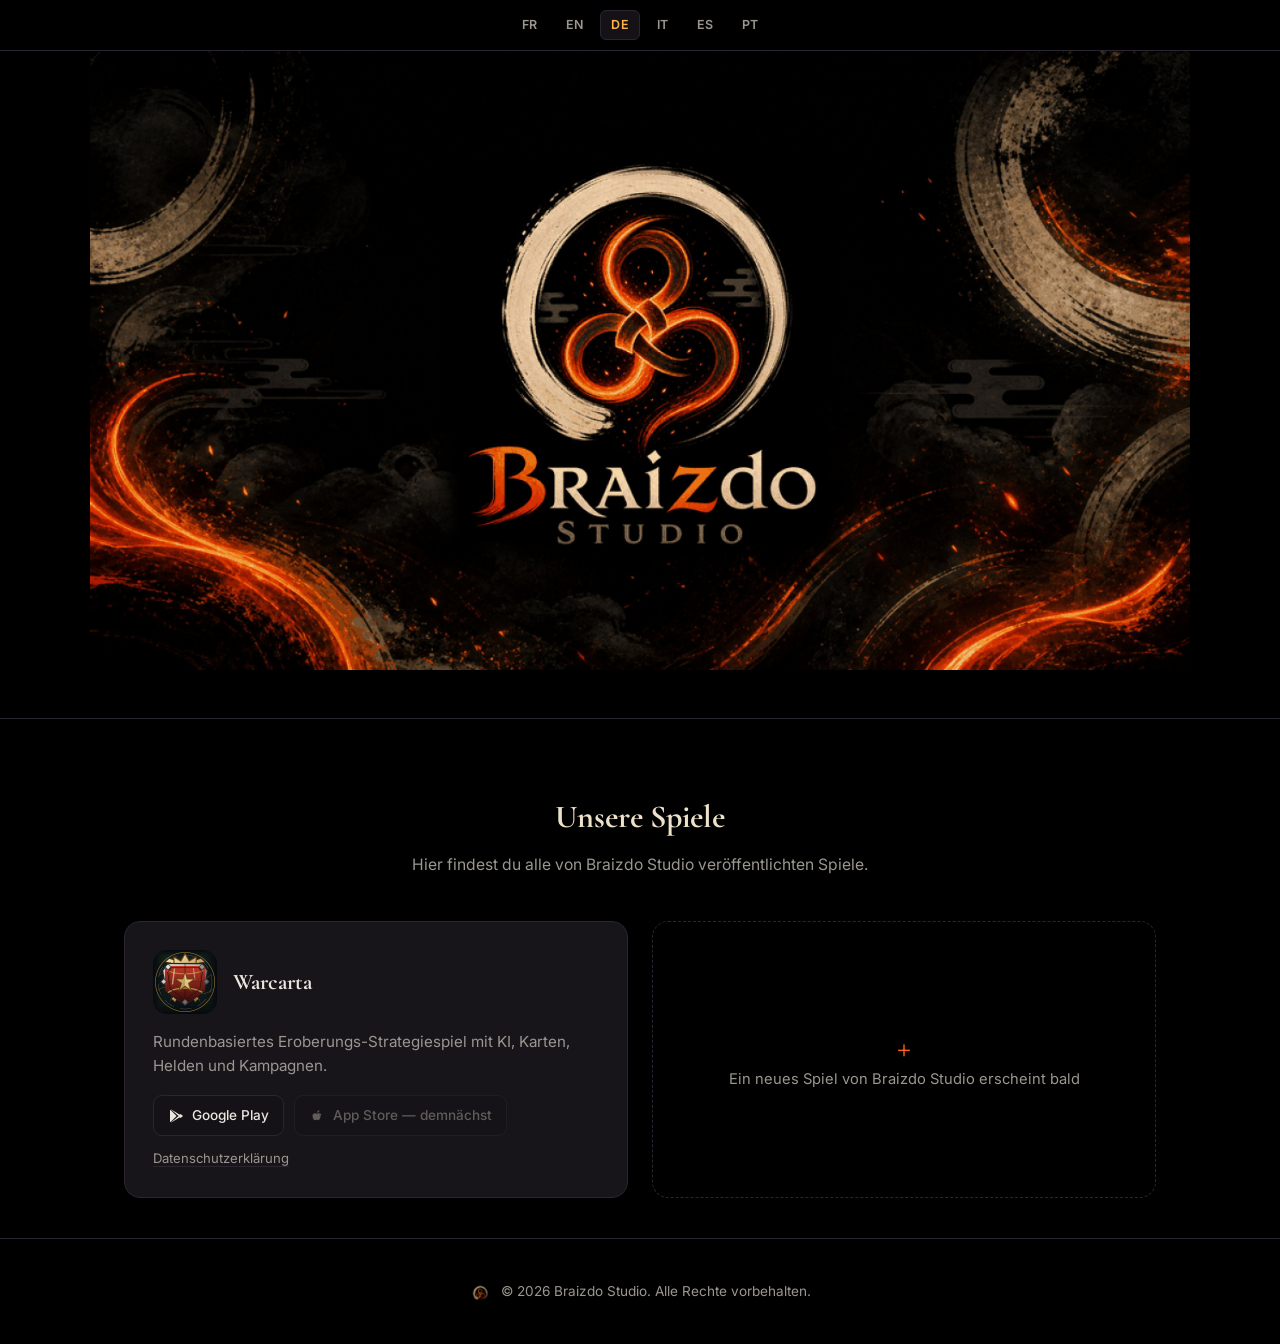
==== de/index.html @ e5112ed6 "Add multilingual site (fr/en/de/it/es/pt) and per-game privacy policy pages Migrates the Warcarta pr" ====
<!DOCTYPE html>
<html lang="de">
<head>
<meta charset="UTF-8">
<meta name="viewport" content="width=device-width, initial-scale=1.0">
<title>Braizdo Studio — Mobile-Spielestudio</title>
<meta name="description" content="Braizdo Studio entwickelt Mobile-Spiele. Entdecke unsere Spiele für Google Play und den App Store.">
<link rel="canonical" href="https://braizdostudio-prog.github.io/de/">
<meta property="og:title" content="Braizdo Studio">
<meta property="og:description" content="Unabhängiges Mobile-Spielestudio.">
<meta property="og:image" content="https://braizdostudio-prog.github.io/assets/hero-banner.jpg">
<meta property="og:url" content="https://braizdostudio-prog.github.io/de/">
<link rel="icon" type="image/png" href="../assets/mark-180.png">
<link rel="apple-touch-icon" href="../assets/mark-180.png">
<link rel="alternate" hreflang="fr" href="https://braizdostudio-prog.github.io/fr/">
<link rel="alternate" hreflang="en" href="https://braizdostudio-prog.github.io/en/">
<link rel="alternate" hreflang="de" href="https://braizdostudio-prog.github.io/de/">
<link rel="alternate" hreflang="it" href="https://braizdostudio-prog.github.io/it/">
<link rel="alternate" hreflang="es" href="https://braizdostudio-prog.github.io/es/">
<link rel="alternate" hreflang="pt" href="https://braizdostudio-prog.github.io/pt/">
<link rel="alternate" hreflang="x-default" href="https://braizdostudio-prog.github.io/en/">
<link rel="preconnect" href="https://fonts.googleapis.com">
<link rel="preconnect" href="https://fonts.gstatic.com" crossorigin>
<link href="https://fonts.googleapis.com/css2?family=Cormorant+Garamond:wght@600;700&family=Inter:wght@400;500;600&display=swap" rel="stylesheet">
<link rel="stylesheet" href="../assets/css/main.css">
</head>
<body>

<div class="topbar">
  <nav class="lang-switch" aria-label="Sprache">
    <a href="../fr/">FR</a>
    <a href="../en/">EN</a>
    <a href="./" aria-current="page">DE</a>
    <a href="../it/">IT</a>
    <a href="../es/">ES</a>
    <a href="../pt/">PT</a>
  </nav>
</div>

<header class="hero">
  <h1 class="sr-only">Braizdo Studio</h1>
  <img class="hero-banner" src="../assets/hero-banner.jpg" alt="Braizdo Studio">
</header>

<main>
  <div class="wrap">
    <section id="spiele">
      <div class="section-head">
        <h2>Unsere Spiele</h2>
        <p>Hier findest du alle von Braizdo Studio veröffentlichten Spiele.</p>
      </div>

      <div class="games-grid">

        <article class="game-card">
          <div class="game-card-top">
            <img class="game-icon" src="../assets/games/warcarta-icon.png" alt="Warcarta Spielsymbol">
            <h3 class="game-title">Warcarta</h3>
          </div>
          <p class="game-desc">Rundenbasiertes Eroberungs-Strategiespiel mit KI, Karten, Helden und Kampagnen.</p>
          <div class="game-links">
            <div class="store-links">
              <a class="store-btn active" href="https://play.google.com/store/apps/details?id=com.warcarta.mobile" target="_blank" rel="noopener">
                <svg viewBox="0 0 24 24" fill="currentColor"><path d="M3.6 2.6c-.4.3-.6.8-.6 1.4v16c0 .6.2 1.1.6 1.4l9.3-9.4-9.3-9.4Z"/><path d="M15.9 12l2.5-1.4L5.5 2.7c-.3-.2-.6-.3-.9-.3l11.3 9.6Z"/><path d="M18.4 13.4L15.9 12l-11.3 9.6c.3.1.6 0 .9-.2l12.9-8Z"/><path d="M21.4 10.7l-3-1.7-2.7 3 2.7 3 3-1.7c.8-.5.8-2.1 0-2.6Z"/></svg>
                Google Play
              </a>
              <span class="store-btn disabled">
                <svg viewBox="0 0 24 24" fill="currentColor"><path d="M17.6 12.3c0-1.8 1-2.7 1-2.7s-1.4-1.9-3.4-1.9c-1.6 0-2.4.9-3.2.9-.8 0-1.5-.9-3-.9-1.8 0-3.7 1.4-3.7 4.2 0 2.6 1.9 6.5 3.6 6.5.9 0 1.3-.6 2.4-.6 1.1 0 1.4.6 2.4.6 1.6 0 3.6-4 3.6-6.1-1.4-.6-1.7-1.9-1.7-2.9v-.1Z"/><path d="M14.7 5.9c.6-.7 1-1.6.9-2.6-.9.1-1.9.6-2.5 1.3-.5.6-1 1.6-.9 2.5 1-.1 1.9-.6 2.5-1.2Z"/></svg>
                App Store — demnächst
              </span>
            </div>
            <a class="privacy-link" href="privacy/warcarta.html">Datenschutzerklärung</a>
          </div>
        </article>

        <article class="game-card placeholder">
          <div>
            <div class="plus">+</div>
            <p>Ein neues Spiel von Braizdo Studio erscheint bald</p>
          </div>
        </article>

      </div>
    </section>
  </div>
</main>

<footer>
  <div class="wrap">
    <div class="footer-top">
      <img class="footer-mark" src="../assets/mark-96.png" alt="">
      <p>&copy; 2026 Braizdo Studio. Alle Rechte vorbehalten.</p>
    </div>
  </div>
</footer>

</body>
</html>
---- assets/css/main.css ----
:root {
  --bg: #000000;
  --bg-soft: #141216;
  --card: #17151a;
  --card-border: #2a2530;
  --cream: #ede1c9;
  --cream-dim: #b9ae98;
  --flame-1: #c81e0a;
  --flame-2: #ff5c1a;
  --flame-3: #ffb648;
  --text: #eae6de;
  --text-dim: #9b968f;
}

* { box-sizing: border-box; }

html { scroll-behavior: smooth; }

body {
  margin: 0;
  background: var(--bg);
  color: var(--text);
  font-family: 'Inter', system-ui, sans-serif;
  line-height: 1.6;
}

a { color: inherit; }

.wrap {
  max-width: 1080px;
  margin: 0 auto;
  padding: 0 24px;
}

/* ---- Header / Hero ---- */

.sr-only {
  position: absolute;
  width: 1px;
  height: 1px;
  overflow: hidden;
  clip: rect(0, 0, 0, 0);
  white-space: nowrap;
}

/* ---- Language switcher ---- */

.topbar {
  background: var(--bg);
  border-bottom: 1px solid var(--card-border);
  padding: 10px 0;
}

.lang-switch {
  display: flex;
  justify-content: center;
  gap: 6px;
  flex-wrap: wrap;
}

.lang-switch a {
  display: inline-block;
  padding: 4px 10px;
  border-radius: 6px;
  font-size: 0.78rem;
  font-weight: 600;
  letter-spacing: 0.03em;
  text-decoration: none;
  color: var(--text-dim);
  border: 1px solid transparent;
  transition: border-color 0.2s ease, color 0.2s ease;
}

.lang-switch a:hover {
  color: var(--cream);
  border-color: var(--card-border);
}

.lang-switch a[aria-current="page"] {
  color: var(--flame-3);
  border-color: var(--card-border);
  background: var(--bg-soft);
}

header.hero {
  position: relative;
  text-align: center;
  background: var(--bg);
  border-bottom: 1px solid var(--card-border);
  padding-bottom: 48px;
}

.hero-banner {
  display: block;
  width: 100%;
  max-width: 1100px;
  margin: 0 auto;
  height: auto;
}

/* ---- Sections ---- */

main { padding: 72px 0 40px; }

.section-head {
  text-align: center;
  margin-bottom: 44px;
}

.section-head h2 {
  font-family: 'Cormorant Garamond', serif;
  font-size: 2rem;
  color: var(--cream);
  margin: 0 0 10px;
}

.section-head p {
  color: var(--text-dim);
  margin: 0;
  font-size: 0.98rem;
}

/* ---- Games grid ---- */

.games-grid {
  display: grid;
  grid-template-columns: repeat(auto-fit, minmax(280px, 1fr));
  gap: 24px;
}

.game-card {
  background: var(--card);
  border: 1px solid var(--card-border);
  border-radius: 16px;
  padding: 28px;
  display: flex;
  flex-direction: column;
  gap: 16px;
  transition: border-color 0.2s ease, transform 0.2s ease;
}

.game-card:hover {
  border-color: #443b2e;
  transform: translateY(-2px);
}

.game-card-top {
  display: flex;
  align-items: center;
  gap: 16px;
}

.game-icon {
  width: 64px;
  height: 64px;
  border-radius: 14px;
  flex-shrink: 0;
  object-fit: cover;
}

.game-title {
  font-family: 'Cormorant Garamond', serif;
  font-size: 1.4rem;
  font-weight: 700;
  color: var(--text);
  margin: 0;
}

.game-desc {
  color: var(--text-dim);
  font-size: 0.95rem;
  margin: 0;
  flex-grow: 1;
}

.store-links {
  display: flex;
  gap: 10px;
  flex-wrap: wrap;
}

.store-btn {
  display: inline-flex;
  align-items: center;
  gap: 8px;
  padding: 9px 14px;
  border-radius: 9px;
  font-size: 0.85rem;
  font-weight: 500;
  text-decoration: none;
  border: 1px solid var(--card-border);
  color: var(--text);
  background: var(--bg-soft);
  transition: border-color 0.2s ease, color 0.2s ease;
}

.store-btn svg { width: 16px; height: 16px; flex-shrink: 0; }

.store-btn.active:hover {
  border-color: var(--flame-2);
  color: var(--cream);
}

.store-btn.disabled {
  color: var(--text-dim);
  opacity: 0.55;
  cursor: default;
  pointer-events: none;
}

/* ---- Privacy policy link ---- */

.game-links {
  display: flex;
  align-items: center;
  justify-content: space-between;
  gap: 12px;
  flex-wrap: wrap;
}

.privacy-link {
  font-size: 0.82rem;
  color: var(--text-dim);
  text-decoration: underline;
  text-decoration-color: var(--card-border);
  text-underline-offset: 3px;
}

.privacy-link:hover {
  color: var(--flame-3);
  text-decoration-color: var(--flame-3);
}

/* ---- Coming soon placeholder card ---- */

.game-card.placeholder {
  background: transparent;
  border: 1.5px dashed var(--card-border);
  align-items: center;
  justify-content: center;
  text-align: center;
  color: var(--text-dim);
  min-height: 200px;
}

.game-card.placeholder .plus {
  font-family: 'Cormorant Garamond', serif;
  font-size: 2.2rem;
  color: var(--flame-2);
  line-height: 1;
  margin-bottom: 4px;
}

.game-card.placeholder p {
  margin: 0;
  font-size: 0.92rem;
}

/* ---- Footer ---- */

footer {
  border-top: 1px solid var(--card-border);
  padding: 28px 0;
  text-align: center;
  color: var(--text-dim);
  font-size: 0.85rem;
}

footer .wrap {
  display: flex;
  flex-direction: column;
  align-items: center;
  justify-content: center;
  gap: 10px;
}

footer .footer-top {
  display: flex;
  align-items: center;
  justify-content: center;
  gap: 10px;
}

.footer-mark {
  width: 22px;
  height: 22px;
  border-radius: 50%;
  opacity: 0.85;
}
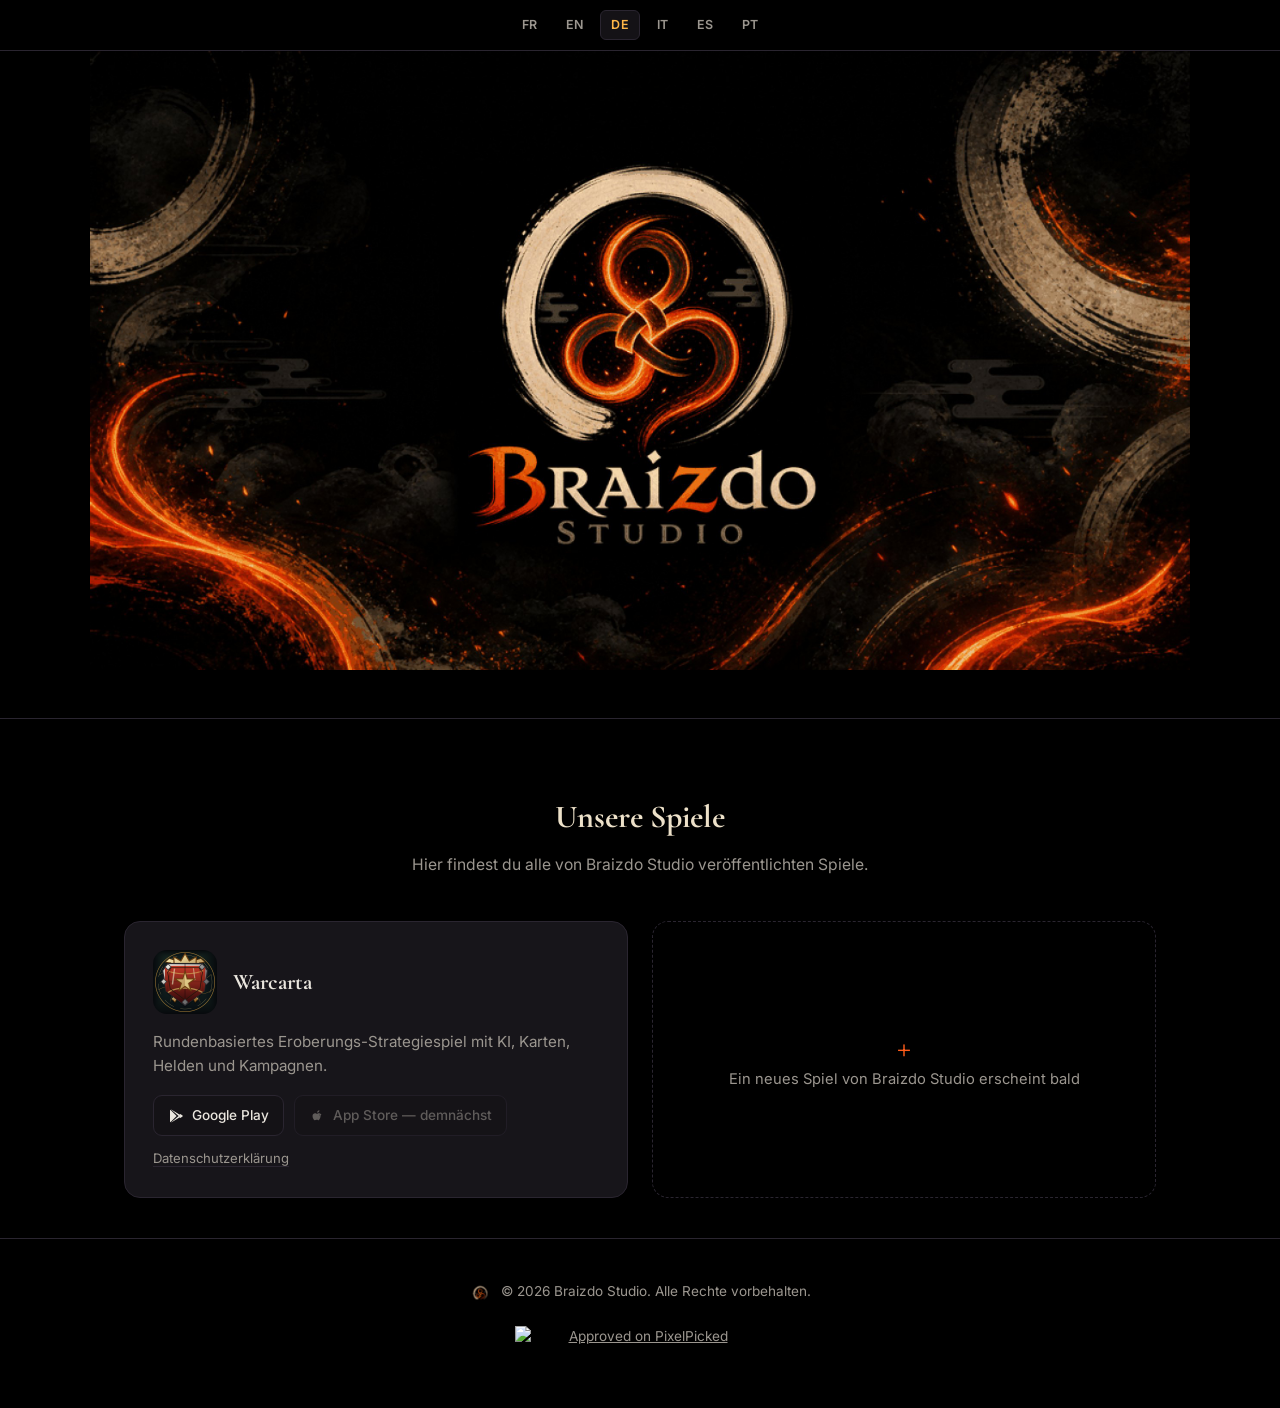
==== commit 7109bba4: "Add PixelPicked badge to homepage footers Co-Authored-By: Claude Sonnet 5 <noreply@anthropic.com>" ====
--- a/de/index.html
+++ b/de/index.html
@@ -91,6 +91,11 @@
       <img class="footer-mark" src="../assets/mark-96.png" alt="">
       <p>&copy; 2026 Braizdo Studio. Alle Rechte vorbehalten.</p>
     </div>
+    <div class="footer-badges">
+      <a href="https://pixelpicked.com/game/5wxuFmDjP3j/warcarta/" target="_blank" rel="noopener">
+        <img src="https://api.pixelpicked.com/api/badges/5wxuFmDjP3j/live.png?theme=dark" width="250" height="54" alt="Approved on PixelPicked" />
+      </a>
+    </div>
   </div>
 </footer>
 
--- a/assets/css/main.css
+++ b/assets/css/main.css
@@ -287,3 +287,17 @@
   border-radius: 50%;
   opacity: 0.85;
 }
+
+.footer-badges {
+  display: flex;
+  align-items: center;
+  justify-content: center;
+  flex-wrap: wrap;
+  gap: 10px;
+}
+
+.footer-badges img {
+  display: block;
+  height: 54px;
+  width: auto;
+}
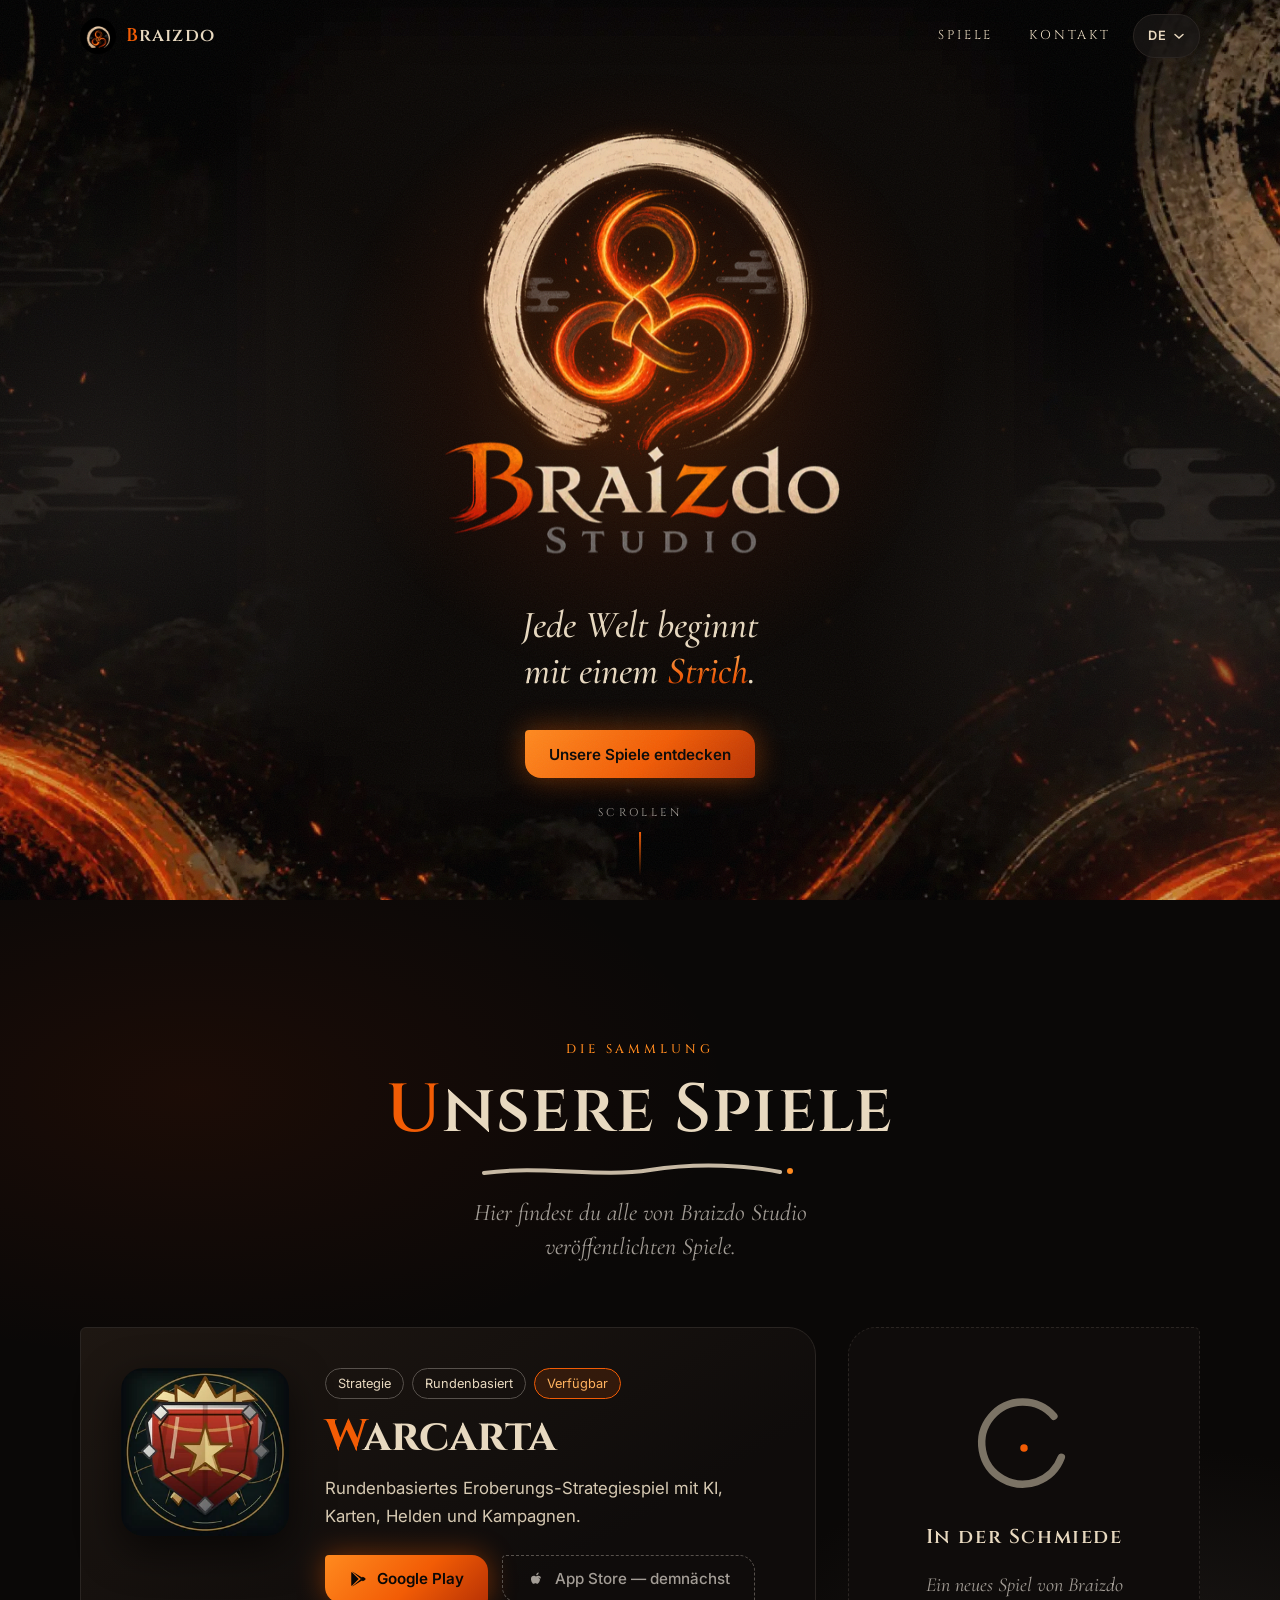
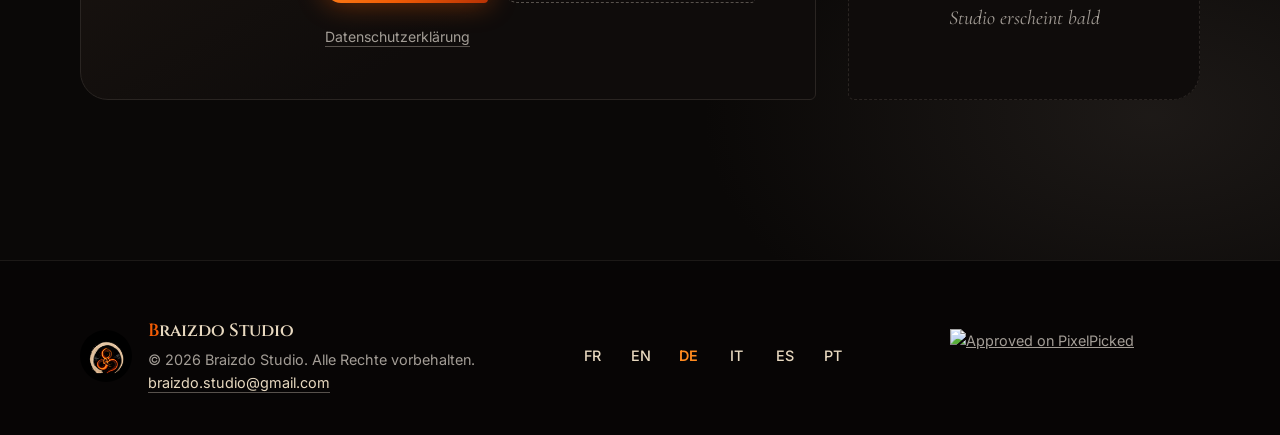
==== commit 0a1f6d79: "feat: redesign site with Ink & Ember visual identity - Animated hero: enso brush reveal, knot igniti" ====
--- a/de/index.html
+++ b/de/index.html
@@ -5,6 +5,7 @@
 <meta name="viewport" content="width=device-width, initial-scale=1.0">
 <title>Braizdo Studio — Mobile-Spielestudio</title>
 <meta name="description" content="Braizdo Studio entwickelt Mobile-Spiele. Entdecke unsere Spiele für Google Play und den App Store.">
+<meta name="theme-color" content="#0A0807">
 <link rel="canonical" href="https://braizdostudio-prog.github.io/de/">
 <meta property="og:title" content="Braizdo Studio">
 <meta property="og:description" content="Unabhängiges Mobile-Spielestudio.">
@@ -19,85 +20,144 @@
 <link rel="alternate" hreflang="es" href="https://braizdostudio-prog.github.io/es/">
 <link rel="alternate" hreflang="pt" href="https://braizdostudio-prog.github.io/pt/">
 <link rel="alternate" hreflang="x-default" href="https://braizdostudio-prog.github.io/en/">
+<script>try{var d=document.documentElement;if(sessionStorage.getItem('bz-intro'))d.style.setProperty('--intro','0.3');sessionStorage.setItem('bz-intro','1')}catch(e){}</script>
 <link rel="preconnect" href="https://fonts.googleapis.com">
 <link rel="preconnect" href="https://fonts.gstatic.com" crossorigin>
-<link href="https://fonts.googleapis.com/css2?family=Cormorant+Garamond:wght@600;700&family=Inter:wght@400;500;600&display=swap" rel="stylesheet">
+<link href="https://fonts.googleapis.com/css2?family=Cinzel:wght@500;600;700&family=Cormorant+Garamond:ital,wght@1,500&family=Inter:wght@400;500;600&display=swap" rel="stylesheet">
 <link rel="stylesheet" href="../assets/css/main.css">
 </head>
 <body>
 
-<div class="topbar">
-  <nav class="lang-switch" aria-label="Sprache">
-    <a href="../fr/">FR</a>
-    <a href="../en/">EN</a>
-    <a href="./" aria-current="page">DE</a>
-    <a href="../it/">IT</a>
-    <a href="../es/">ES</a>
-    <a href="../pt/">PT</a>
-  </nav>
-</div>
+<a class="skip-link" href="#main">Zum Inhalt springen</a>
 
-<header class="hero">
-  <h1 class="sr-only">Braizdo Studio</h1>
-  <img class="hero-banner" src="../assets/hero-banner.jpg" alt="Braizdo Studio">
+<header class="site-header">
+  <div class="wrap header-inner">
+    <a class="brand" href="./">
+      <img src="../assets/mark-96.png" width="36" height="36" alt="">
+      <span><b>B</b>raizdo</span>
+    </a>
+    <nav class="site-nav" aria-label="Hauptnavigation">
+      <a class="nav-link" href="#games">Spiele</a>
+      <a class="nav-link" href="mailto:braizdo.studio@gmail.com">Kontakt</a>
+      <details class="lang">
+        <summary><span class="sr-only">Sprache : </span>DE <svg viewBox="0 0 12 12" aria-hidden="true"><path d="M2 4.5 6 8l4-3.5" stroke="currentColor" stroke-width="1.5" fill="none" stroke-linecap="round"/></svg></summary>
+        <ul>
+          <li><a href="../fr/" lang="fr" hreflang="fr">Français <span>FR</span></a></li>
+          <li><a href="../en/" lang="en" hreflang="en">English <span>EN</span></a></li>
+          <li><a href="../de/" lang="de" hreflang="de" aria-current="page">Deutsch <span>DE</span></a></li>
+          <li><a href="../it/" lang="it" hreflang="it">Italiano <span>IT</span></a></li>
+          <li><a href="../es/" lang="es" hreflang="es">Español <span>ES</span></a></li>
+          <li><a href="../pt/" lang="pt" hreflang="pt">Português <span>PT</span></a></li>
+        </ul>
+      </details>
+    </nav>
+  </div>
 </header>
 
-<main>
-  <div class="wrap">
-    <section id="spiele">
+<section class="hero">
+  <div class="hero-bg" aria-hidden="true"></div>
+  <div class="hero-smoke s1" aria-hidden="true"></div>
+  <div class="hero-smoke s2" aria-hidden="true"></div>
+  <div class="hero-glow" aria-hidden="true"></div>
+  <canvas class="embers" aria-hidden="true"></canvas>
+
+  <div class="hero-content">
+    <h1 class="hero-logo">
+      <img class="logo-enso" src="../assets/img/logo-enso-1052.webp" srcset="../assets/img/logo-enso-560.webp 560w, ../assets/img/logo-enso-1052.webp 1052w" sizes="(max-width: 620px) 84vw, 520px" width="1052" height="724" alt="" fetchpriority="high">
+      <img class="logo-wordmark" src="../assets/img/logo-wordmark-1052.webp" srcset="../assets/img/logo-wordmark-560.webp 560w, ../assets/img/logo-wordmark-1052.webp 1052w" sizes="(max-width: 620px) 84vw, 520px" width="1052" height="324" alt="Braizdo Studio">
+    </h1>
+    <p class="tagline"><span class="w" style="--i:0">Jede</span> <span class="w" style="--i:1">Welt</span> <span class="w" style="--i:2">beginnt</span> <span class="w" style="--i:3">mit</span> <span class="w" style="--i:4">einem</span> <span class="w" style="--i:5"><em>Strich</em>.</span></p>
+    <div class="hero-cta">
+      <a class="btn btn-ember" href="#games">Unsere Spiele entdecken</a>
+    </div>
+  </div>
+
+  <a class="scroll-cue" href="#games">Scrollen<i aria-hidden="true"></i></a>
+</section>
+
+<main id="main">
+  <section class="section section-games" id="games">
+    <div class="wrap">
       <div class="section-head">
-        <h2>Unsere Spiele</h2>
-        <p>Hier findest du alle von Braizdo Studio veröffentlichten Spiele.</p>
+        <span class="eyebrow" data-reveal="fade">Die Sammlung</span>
+        <h2 class="section-title" data-reveal="ink">Unsere Spiele</h2>
+        <svg class="brush-divider" viewBox="0 0 320 22" aria-hidden="true"><path pathLength="1" d="M4 13 C 60 5, 120 18, 170 10 S 270 6, 300 12"/><circle cx="310" cy="11" r="3"/></svg>
+        <p class="section-lead" data-reveal="fade">Hier findest du alle von Braizdo Studio veröffentlichten Spiele.</p>
       </div>
 
       <div class="games-grid">
 
-        <article class="game-card">
-          <div class="game-card-top">
-            <img class="game-icon" src="../assets/games/warcarta-icon.png" alt="Warcarta Spielsymbol">
-            <h3 class="game-title">Warcarta</h3>
-          </div>
-          <p class="game-desc">Rundenbasiertes Eroberungs-Strategiespiel mit KI, Karten, Helden und Kampagnen.</p>
-          <div class="game-links">
-            <div class="store-links">
-              <a class="store-btn active" href="https://play.google.com/store/apps/details?id=com.warcarta.mobile" target="_blank" rel="noopener">
-                <svg viewBox="0 0 24 24" fill="currentColor"><path d="M3.6 2.6c-.4.3-.6.8-.6 1.4v16c0 .6.2 1.1.6 1.4l9.3-9.4-9.3-9.4Z"/><path d="M15.9 12l2.5-1.4L5.5 2.7c-.3-.2-.6-.3-.9-.3l11.3 9.6Z"/><path d="M18.4 13.4L15.9 12l-11.3 9.6c.3.1.6 0 .9-.2l12.9-8Z"/><path d="M21.4 10.7l-3-1.7-2.7 3 2.7 3 3-1.7c.8-.5.8-2.1 0-2.6Z"/></svg>
-                Google Play
-              </a>
-              <span class="store-btn disabled">
-                <svg viewBox="0 0 24 24" fill="currentColor"><path d="M17.6 12.3c0-1.8 1-2.7 1-2.7s-1.4-1.9-3.4-1.9c-1.6 0-2.4.9-3.2.9-.8 0-1.5-.9-3-.9-1.8 0-3.7 1.4-3.7 4.2 0 2.6 1.9 6.5 3.6 6.5.9 0 1.3-.6 2.4-.6 1.1 0 1.4.6 2.4.6 1.6 0 3.6-4 3.6-6.1-1.4-.6-1.7-1.9-1.7-2.9v-.1Z"/><path d="M14.7 5.9c.6-.7 1-1.6.9-2.6-.9.1-1.9.6-2.5 1.3-.5.6-1 1.6-.9 2.5 1-.1 1.9-.6 2.5-1.2Z"/></svg>
-                App Store — demnächst
-              </span>
+        <div class="card-slot is-wide" data-reveal="card">
+          <article class="game-card is-featured" data-tilt>
+            <div class="game-inner">
+              <img class="game-icon" src="../assets/img/warcarta-icon-256.webp" srcset="../assets/img/warcarta-icon-256.webp 256w, ../assets/img/warcarta-icon-512.webp 512w" sizes="168px" width="168" height="168" alt="Warcarta Spielsymbol" loading="lazy">
+              <div class="game-body">
+                <ul class="tags"><li>Strategie</li><li>Rundenbasiert</li><li class="is-live">Verfügbar</li></ul>
+                <h3 class="game-title">Warcarta</h3>
+                <p class="game-desc">Rundenbasiertes Eroberungs-Strategiespiel mit KI, Karten, Helden und Kampagnen.</p>
+                <div class="game-actions">
+                  <a class="btn btn-ember" href="https://play.google.com/store/apps/details?id=com.warcarta.mobile" target="_blank" rel="noopener">
+                    <svg viewBox="0 0 24 24" fill="currentColor" aria-hidden="true"><path d="M3.6 2.6c-.4.3-.6.8-.6 1.4v16c0 .6.2 1.1.6 1.4l9.3-9.4-9.3-9.4Z"/><path d="M15.9 12l2.5-1.4L5.5 2.7c-.3-.2-.6-.3-.9-.3l11.3 9.6Z"/><path d="M18.4 13.4L15.9 12l-11.3 9.6c.3.1.6 0 .9-.2l12.9-8Z"/><path d="M21.4 10.7l-3-1.7-2.7 3 2.7 3 3-1.7c.8-.5.8-2.1 0-2.6Z"/></svg>
+                    Google Play
+                  </a>
+                  <span class="btn btn-soon">
+                    <svg viewBox="0 0 24 24" fill="currentColor" aria-hidden="true"><path d="M17.6 12.3c0-1.8 1-2.7 1-2.7s-1.4-1.9-3.4-1.9c-1.6 0-2.4.9-3.2.9-.8 0-1.5-.9-3-.9-1.8 0-3.7 1.4-3.7 4.2 0 2.6 1.9 6.5 3.6 6.5.9 0 1.3-.6 2.4-.6 1.1 0 1.4.6 2.4.6 1.6 0 3.6-4 3.6-6.1-1.4-.6-1.7-1.9-1.7-2.9v-.1Z"/><path d="M14.7 5.9c.6-.7 1-1.6.9-2.6-.9.1-1.9.6-2.5 1.3-.5.6-1 1.6-.9 2.5 1-.1 1.9-.6 2.5-1.2Z"/></svg>
+                    App Store — demnächst
+                  </span>
+                  <a class="privacy-link" href="privacy/warcarta.html">Datenschutzerklärung</a>
+                </div>
+              </div>
             </div>
-            <a class="privacy-link" href="privacy/warcarta.html">Datenschutzerklärung</a>
-          </div>
-        </article>
+          </article>
+        </div>
 
-        <article class="game-card placeholder">
-          <div>
-            <div class="plus">+</div>
-            <p>Ein neues Spiel von Braizdo Studio erscheint bald</p>
-          </div>
-        </article>
+        <div class="card-slot" data-reveal="card">
+          <article class="game-card is-soon">
+            <svg viewBox="0 0 120 120" aria-hidden="true"><path class="soon-enso" d="M92 26 A 44 44 0 1 0 100 70"/><circle class="soon-core" cx="60" cy="60" r="4"/></svg>
+            <h3 class="soon-title">In der Schmiede</h3>
+            <p class="soon-text">Ein neues Spiel von Braizdo Studio erscheint bald</p>
+          </article>
+        </div>
 
       </div>
-    </section>
-  </div>
+    </div>
+  </section>
 </main>
 
-<footer>
-  <div class="wrap">
-    <div class="footer-top">
-      <img class="footer-mark" src="../assets/mark-96.png" alt="">
-      <p>&copy; 2026 Braizdo Studio. Alle Rechte vorbehalten.</p>
+<footer class="site-footer">
+  <div class="wrap footer-grid">
+    <div class="footer-brand">
+      <img src="../assets/mark-96.png" width="52" height="52" alt="" loading="lazy">
+      <div>
+        <strong><b>B</b>raizdo Studio</strong>
+        <p>© 2026 Braizdo Studio. Alle Rechte vorbehalten.</p>
+        <a class="footer-contact" href="mailto:braizdo.studio@gmail.com">braizdo.studio@gmail.com</a>
+      </div>
     </div>
+    <nav aria-label="Sprache">
+      <ul class="footer-langs">
+        <li><a href="../fr/" lang="fr" hreflang="fr" title="Français">FR</a></li>
+        <li><a href="../en/" lang="en" hreflang="en" title="English">EN</a></li>
+        <li><a href="../de/" lang="de" hreflang="de" title="Deutsch" aria-current="page">DE</a></li>
+        <li><a href="../it/" lang="it" hreflang="it" title="Italiano">IT</a></li>
+        <li><a href="../es/" lang="es" hreflang="es" title="Español">ES</a></li>
+        <li><a href="../pt/" lang="pt" hreflang="pt" title="Português">PT</a></li>
+      </ul>
+    </nav>
     <div class="footer-badges">
       <a href="https://pixelpicked.com/game/5wxuFmDjP3j/warcarta/" target="_blank" rel="noopener">
-        <img src="https://api.pixelpicked.com/api/badges/5wxuFmDjP3j/live.png?theme=dark" width="250" height="54" alt="Approved on PixelPicked" />
+        <img src="https://api.pixelpicked.com/api/badges/5wxuFmDjP3j/live.png?theme=dark" width="250" height="54" alt="Approved on PixelPicked" loading="lazy">
       </a>
     </div>
   </div>
 </footer>
 
+<script defer src="https://cdnjs.cloudflare.com/ajax/libs/gsap/3.12.5/gsap.min.js"></script>
+<script defer src="https://cdnjs.cloudflare.com/ajax/libs/gsap/3.12.5/ScrollTrigger.min.js"></script>
+<script defer src="../assets/js/site.js"></script>
+<script defer src="../assets/js/embers.js"></script>
+<script defer src="../assets/js/trail.js"></script>
+<script defer src="../assets/js/cards.js"></script>
+<script defer src="../assets/js/motion.js"></script>
 </body>
 </html>
--- a/assets/css/main.css
+++ b/assets/css/main.css
@@ -1,38 +1,103 @@
+/* =========================================================
+   Braizdo Studio — "Encre & Braise"
+   ========================================================= */
+
 :root {
-  --bg: #000000;
-  --bg-soft: #141216;
-  --card: #17151a;
-  --card-border: #2a2530;
-  --cream: #ede1c9;
-  --cream-dim: #b9ae98;
-  --flame-1: #c81e0a;
-  --flame-2: #ff5c1a;
-  --flame-3: #ffb648;
-  --text: #eae6de;
-  --text-dim: #9b968f;
-}
-
-* { box-sizing: border-box; }
-
-html { scroll-behavior: smooth; }
+  /* Encre */
+  --ink-950: #0A0807;
+  --ink-900: #0F0C0B;
+  --ink-850: #141110;
+  --ink-800: #1C1917;
+  --ink-700: #2A2522;
+  --ink-600: #57514C;
+
+  /* Papier & pierre */
+  --paper: #E8D9C0;
+  --paper-dim: #D6C9B2;
+  --stone: #A39D96;
+
+  /* Braise */
+  --ember-300: #FFB25E;
+  --ember-400: #FF8A1F;
+  --ember-500: #F25C05;
+  --ember-700: #B83204;
+  --ember-grad: linear-gradient(135deg, var(--ember-400), var(--ember-500) 55%, var(--ember-700));
+  --ember-glow: 0 0 28px rgba(242, 92, 5, 0.45);
+
+  /* Typo */
+  --font-display: 'Cinzel', 'Times New Roman', serif;
+  --font-accent: 'Cormorant Garamond', Georgia, serif;
+  --font-body: 'Inter', system-ui, -apple-system, sans-serif;
+
+  /* Formes : jamais parfaitement géométriques */
+  --radius-brush: 4px 16px 4px 16px;
+  --radius-card: 6px 28px 6px 28px;
+
+  /* Mouvement */
+  --ease-out: cubic-bezier(0.16, 1, 0.3, 1);
+  --ease-ink: cubic-bezier(0.65, 0, 0.35, 1);
+  --dur-fast: 160ms;
+  --dur-base: 320ms;
+
+  /* Intro (multiplié par --intro pour les visites suivantes) */
+  --intro: 1;
+
+  --z-grain: 1;
+  --z-header: 40;
+  --z-trail: 60;
+
+  color-scheme: dark;
+}
+
+*, *::before, *::after { box-sizing: border-box; }
+
+html {
+  scroll-behavior: smooth;
+  -webkit-text-size-adjust: 100%;
+}
 
 body {
   margin: 0;
-  background: var(--bg);
-  color: var(--text);
-  font-family: 'Inter', system-ui, sans-serif;
-  line-height: 1.6;
-}
+  background: var(--ink-950);
+  color: var(--paper);
+  font-family: var(--font-body);
+  font-size: 1rem;
+  line-height: 1.65;
+  -webkit-font-smoothing: antialiased;
+  overflow-x: hidden;
+}
+
+/* Grain papier, fixe et très léger */
+body::after {
+  content: "";
+  position: fixed;
+  inset: 0;
+  z-index: var(--z-grain);
+  pointer-events: none;
+  opacity: 0.06;
+  background-image: url("data:image/svg+xml,%3Csvg xmlns='http://www.w3.org/2000/svg' width='160' height='160'%3E%3Cfilter id='n'%3E%3CfeTurbulence type='fractalNoise' baseFrequency='0.85' numOctaves='3' stitchTiles='stitch'/%3E%3C/filter%3E%3Crect width='100%25' height='100%25' filter='url(%23n)'/%3E%3C/svg%3E");
+}
+
+img, svg { display: block; max-width: 100%; }
 
 a { color: inherit; }
 
+:focus-visible {
+  outline: 2px solid var(--ember-400);
+  outline-offset: 3px;
+  border-radius: 4px;
+}
+
+::selection { background: var(--ember-500); color: var(--ink-950); }
+
 .wrap {
-  max-width: 1080px;
+  width: 100%;
+  max-width: 1200px;
   margin: 0 auto;
-  padding: 0 24px;
-}
-
-/* ---- Header / Hero ---- */
+  padding: 0 16px;
+}
+
+@media (min-width: 768px) { .wrap { padding: 0 40px; } }
 
 .sr-only {
   position: absolute;
@@ -43,261 +108,786 @@
   white-space: nowrap;
 }
 
-/* ---- Language switcher ---- */
-
-.topbar {
-  background: var(--bg);
-  border-bottom: 1px solid var(--card-border);
-  padding: 10px 0;
-}
-
-.lang-switch {
-  display: flex;
+.skip-link {
+  position: absolute;
+  left: 16px;
+  top: -100px;
+  z-index: 100;
+  padding: 10px 18px;
+  border-radius: var(--radius-brush);
+  background: var(--paper);
+  color: var(--ink-950);
+  font-weight: 600;
+  text-decoration: none;
+}
+
+.skip-link:focus { top: 16px; }
+
+/* ---- Boutons ---- */
+
+.btn {
+  display: inline-flex;
+  align-items: center;
   justify-content: center;
+  gap: 10px;
+  min-height: 48px;
+  padding: 0 24px;
+  border-radius: var(--radius-brush);
+  font-family: var(--font-body);
+  font-size: 0.95rem;
+  font-weight: 600;
+  text-decoration: none;
+  cursor: pointer;
+  touch-action: manipulation;
+  transition: transform var(--dur-fast) var(--ease-out), box-shadow var(--dur-base) var(--ease-out), border-color var(--dur-base), color var(--dur-base);
+}
+
+.btn svg { width: 18px; height: 18px; flex-shrink: 0; }
+
+.btn-ember {
+  background: var(--ember-grad);
+  color: var(--ink-950);
+  box-shadow: var(--ember-glow);
+}
+
+.btn-ember:hover {
+  box-shadow: 0 0 44px rgba(255, 138, 31, 0.65);
+  transform: translateY(-1px);
+}
+
+.btn-ember:active { transform: scale(0.97); }
+
+.btn-ghost {
+  border: 1.5px solid var(--paper);
+  color: var(--paper);
+}
+
+.btn-ghost:hover { border-color: var(--ember-400); color: var(--ember-300); }
+
+.btn-soon {
+  border: 1.5px dashed var(--ink-600);
+  color: var(--stone);
+  font-weight: 500;
+  cursor: default;
+}
+
+/* ---- Header ---- */
+
+.site-header {
+  position: fixed;
+  top: 0;
+  left: 0;
+  right: 0;
+  z-index: var(--z-header);
+  transition: background var(--dur-base), border-color var(--dur-base), backdrop-filter var(--dur-base);
+  border-bottom: 1px solid transparent;
+  animation: fade-in calc(0.8s * var(--intro)) ease calc(3.3s * var(--intro)) both;
+}
+
+.site-header.is-scrolled {
+  background: rgba(10, 8, 7, 0.78);
+  -webkit-backdrop-filter: blur(12px);
+  backdrop-filter: blur(12px);
+  border-bottom-color: var(--ink-800);
+}
+
+.header-inner {
+  display: flex;
+  align-items: center;
+  justify-content: space-between;
+  gap: 16px;
+  min-height: 72px;
+}
+
+.brand {
+  display: inline-flex;
+  align-items: center;
+  gap: 10px;
+  text-decoration: none;
+  font-family: var(--font-display);
+  font-weight: 600;
+  font-size: 1.15rem;
+  letter-spacing: 0.06em;
+}
+
+.brand img { width: 36px; height: 36px; border-radius: 50%; }
+
+.brand b { color: var(--ember-500); font-weight: 600; }
+
+.site-nav {
+  display: flex;
+  align-items: center;
+  gap: 8px;
+}
+
+.nav-link {
+  display: none;
+  align-items: center;
+  min-height: 44px;
+  padding: 0 14px;
+  font-family: var(--font-display);
+  font-size: 0.8rem;
+  letter-spacing: 0.22em;
+  text-transform: uppercase;
+  text-decoration: none;
+  transition: color var(--dur-base);
+}
+
+.nav-link:hover { color: var(--ember-300); }
+
+@media (min-width: 640px) { .nav-link { display: inline-flex; } }
+
+/* Sélecteur de langue */
+
+.lang { position: relative; }
+
+.lang summary {
+  display: inline-flex;
+  align-items: center;
   gap: 6px;
-  flex-wrap: wrap;
-}
-
-.lang-switch a {
+  min-height: 44px;
+  min-width: 64px;
+  padding: 0 14px;
+  border-radius: 999px;
+  border: 1px solid var(--ink-700);
+  background: rgba(28, 25, 23, 0.7);
+  font-size: 0.8rem;
+  font-weight: 600;
+  letter-spacing: 0.08em;
+  cursor: pointer;
+  list-style: none;
+  transition: border-color var(--dur-base);
+}
+
+.lang summary::-webkit-details-marker { display: none; }
+
+.lang summary:hover, .lang[open] summary { border-color: var(--ember-500); }
+
+.lang summary svg { width: 12px; height: 12px; transition: transform var(--dur-base) var(--ease-out); }
+
+.lang[open] summary svg { transform: rotate(180deg); }
+
+.lang ul {
+  position: absolute;
+  right: 0;
+  top: calc(100% + 8px);
+  min-width: 180px;
+  margin: 0;
+  padding: 6px;
+  list-style: none;
+  border-radius: 6px 18px 6px 18px;
+  border: 1px solid var(--ink-700);
+  background: var(--ink-850);
+  box-shadow: 0 18px 48px rgba(0, 0, 0, 0.6);
+}
+
+.lang a {
+  display: flex;
+  justify-content: space-between;
+  align-items: center;
+  min-height: 44px;
+  padding: 0 14px;
+  border-radius: 4px 12px 4px 12px;
+  font-size: 0.92rem;
+  text-decoration: none;
+  transition: background var(--dur-fast), color var(--dur-fast);
+}
+
+.lang a span { font-size: 0.75rem; color: var(--stone); letter-spacing: 0.08em; }
+
+.lang a:hover { background: var(--ink-800); color: var(--ember-300); }
+
+.lang a[aria-current="page"] { color: var(--ember-400); }
+
+/* ---- Hero ---- */
+
+.hero {
+  position: relative;
+  min-height: 100vh;
+  min-height: 100svh;
+  display: flex;
+  flex-direction: column;
+  align-items: center;
+  justify-content: center;
+  padding: 96px 16px 112px;
+  overflow: hidden;
+  isolation: isolate;
+  text-align: center;
+}
+
+.hero-bg {
+  position: absolute;
+  inset: -4%;
+  z-index: -3;
+  background: url("../img/hero-bg-1024.webp") center / cover no-repeat;
+  opacity: 0.9;
+  --py: 0%;
+  translate: 0 var(--py);
+  animation: breathe 24s ease-in-out infinite alternate;
+}
+
+@media (min-width: 1025px) {
+  .hero-bg { background-image: url("../img/hero-bg-1920.webp"); }
+}
+
+/* Portrait : on garde le coin gauche de la bannière (feu + ensō) plutôt que son centre vide */
+@media (max-aspect-ratio: 1/1) {
+  .hero-bg {
+    background-size: auto 62%;
+    background-position: 18% 100%;
+    opacity: 0.7;
+  }
+}
+
+.hero-smoke {
+  position: absolute;
+  z-index: -2;
+  width: 60vmax;
+  height: 60vmax;
+  border-radius: 50%;
+  pointer-events: none;
+  background: radial-gradient(circle, rgba(42, 37, 34, 0.55) 0%, rgba(42, 37, 34, 0) 65%);
+}
+
+.hero-smoke.s1 { left: -22vmax; top: 10%; animation: drift-a 38s ease-in-out infinite alternate; }
+.hero-smoke.s2 { right: -24vmax; bottom: -10%; animation: drift-b 44s ease-in-out infinite alternate; }
+
+.hero-glow {
+  position: absolute;
+  z-index: -1;
+  left: 50%;
+  top: 42%;
+  width: min(80vw, 640px);
+  aspect-ratio: 1;
+  transform: translate(-50%, -50%);
+  border-radius: 50%;
+  background: radial-gradient(circle, rgba(242, 92, 5, 0.22) 0%, rgba(184, 50, 4, 0.08) 40%, transparent 68%);
+  opacity: 0;
+  pointer-events: none;
+  animation: glow-in calc(1.4s * var(--intro)) var(--ease-out) calc(1.5s * var(--intro)) forwards,
+             glow-pulse 6s ease-in-out calc(3s * var(--intro)) infinite alternate;
+}
+
+.embers {
+  position: absolute;
+  inset: 0;
+  z-index: -1;
+  width: 100%;
+  height: 100%;
+  pointer-events: none;
+  animation: fade-in 2s ease calc(1.6s * var(--intro)) both;
+}
+
+.hero-content {
+  display: flex;
+  flex-direction: column;
+  align-items: center;
+}
+
+.hero-logo {
+  margin: 0;
+  width: max(240px, min(84vw, 500px, calc(100svh - 360px)));
+}
+
+/* Le cercle ensō se trace, puis le nœud s'embrase */
+
+@property --sweep {
+  syntax: "<angle>";
+  inherits: false;
+  initial-value: 380deg;
+}
+
+.logo-enso {
+  width: 100%;
+  height: auto;
+  aspect-ratio: 1052 / 724;
+  --sweep: 380deg;
+  -webkit-mask-image: conic-gradient(from 205deg at 51.2% 53%, #000 var(--sweep), transparent calc(var(--sweep) + 14deg));
+  mask-image: conic-gradient(from 205deg at 51.2% 53%, #000 var(--sweep), transparent calc(var(--sweep) + 14deg));
+  animation: enso-draw calc(1.7s * var(--intro)) var(--ease-ink) calc(0.25s * var(--intro)) both,
+             ignite calc(1.3s * var(--intro)) var(--ease-out) calc(1.5s * var(--intro)) both;
+}
+
+.logo-wordmark {
+  width: 100%;
+  height: auto;
+  aspect-ratio: 1052 / 324;
+  margin-top: -2%;
+  animation: ink-in calc(1s * var(--intro)) var(--ease-out) calc(2.1s * var(--intro)) both;
+}
+
+.tagline {
+  margin: 8px 0 0;
+  max-width: 22ch;
+  font-family: var(--font-accent);
+  font-style: italic;
+  font-weight: 500;
+  font-size: clamp(1.6rem, 4.2vw, 2.4rem);
+  line-height: 1.2;
+  color: var(--paper);
+  text-wrap: balance;
+}
+
+.tagline .w {
   display: inline-block;
-  padding: 4px 10px;
-  border-radius: 6px;
+  animation: ink-in calc(0.9s * var(--intro)) var(--ease-out) calc((2.7s + var(--i) * 0.09s) * var(--intro)) both;
+}
+
+.tagline em {
+  font-style: italic;
+  background: linear-gradient(180deg, var(--ember-300), var(--ember-500) 60%, var(--ember-700));
+  -webkit-background-clip: text;
+  background-clip: text;
+  color: transparent;
+}
+
+.hero-cta {
+  margin-top: 36px;
+  animation: rise-in calc(0.8s * var(--intro)) var(--ease-out) calc(3.5s * var(--intro)) both;
+}
+
+.scroll-cue {
+  position: absolute;
+  bottom: 24px;
+  left: 50%;
+  transform: translateX(-50%);
+  display: flex;
+  flex-direction: column;
+  align-items: center;
+  gap: 10px;
+  font-family: var(--font-display);
+  font-size: 0.7rem;
+  letter-spacing: 0.3em;
+  text-transform: uppercase;
+  text-decoration: none;
+  color: var(--stone);
+  animation: fade-in 1s ease calc(4s * var(--intro)) both;
+}
+
+.scroll-cue i {
+  display: block;
+  width: 1.5px;
+  height: 44px;
+  background: linear-gradient(var(--ember-500), transparent);
+  transform-origin: top;
+  animation: cue 2.4s var(--ease-ink) infinite;
+}
+
+/* ---- Sections ---- */
+
+.section {
+  position: relative;
+  padding: 96px 0 112px;
+}
+
+@media (min-width: 768px) { .section { padding: 140px 0 160px; } }
+
+.section-games {
+  background:
+    radial-gradient(ellipse 60% 40% at 15% 20%, rgba(184, 50, 4, 0.10), transparent 70%),
+    radial-gradient(ellipse 50% 40% at 90% 85%, rgba(42, 37, 34, 0.6), transparent 70%);
+}
+
+.section-head {
+  display: flex;
+  flex-direction: column;
+  align-items: center;
+  gap: 14px;
+  text-align: center;
+  margin-bottom: 64px;
+}
+
+.eyebrow {
+  font-family: var(--font-display);
+  font-weight: 500;
   font-size: 0.78rem;
+  letter-spacing: 0.32em;
+  text-transform: uppercase;
+  color: var(--ember-400);
+}
+
+.section-title {
+  margin: 0;
+  font-family: var(--font-display);
   font-weight: 600;
-  letter-spacing: 0.03em;
-  text-decoration: none;
-  color: var(--text-dim);
-  border: 1px solid transparent;
-  transition: border-color 0.2s ease, color 0.2s ease;
-}
-
-.lang-switch a:hover {
-  color: var(--cream);
-  border-color: var(--card-border);
-}
-
-.lang-switch a[aria-current="page"] {
-  color: var(--flame-3);
-  border-color: var(--card-border);
-  background: var(--bg-soft);
-}
-
-header.hero {
-  position: relative;
-  text-align: center;
-  background: var(--bg);
-  border-bottom: 1px solid var(--card-border);
-  padding-bottom: 48px;
-}
-
-.hero-banner {
-  display: block;
-  width: 100%;
-  max-width: 1100px;
-  margin: 0 auto;
-  height: auto;
-}
-
-/* ---- Sections ---- */
-
-main { padding: 72px 0 40px; }
-
-.section-head {
-  text-align: center;
-  margin-bottom: 44px;
-}
-
-.section-head h2 {
-  font-family: 'Cormorant Garamond', serif;
-  font-size: 2rem;
-  color: var(--cream);
-  margin: 0 0 10px;
-}
-
-.section-head p {
-  color: var(--text-dim);
-  margin: 0;
-  font-size: 0.98rem;
-}
-
-/* ---- Games grid ---- */
+  font-size: clamp(2.4rem, 7vw, 4.25rem);
+  line-height: 1.05;
+  letter-spacing: 0.02em;
+}
+
+.section-title::first-letter { color: var(--ember-500); }
+
+.brush-divider {
+  width: min(320px, 70vw);
+  height: 22px;
+  overflow: visible;
+}
+
+.brush-divider path {
+  stroke: var(--paper);
+  stroke-width: 4;
+  stroke-linecap: round;
+  fill: none;
+  opacity: 0.85;
+}
+
+.brush-divider circle { fill: var(--ember-400); }
+
+.section-lead {
+  margin: 0;
+  max-width: 36ch;
+  font-family: var(--font-accent);
+  font-style: italic;
+  font-size: clamp(1.25rem, 2.6vw, 1.5rem);
+  line-height: 1.4;
+  color: var(--stone);
+}
+
+/* ---- Cartes de jeux ---- */
 
 .games-grid {
   display: grid;
-  grid-template-columns: repeat(auto-fit, minmax(280px, 1fr));
+  grid-template-columns: minmax(0, 1fr);
+  gap: 28px;
+}
+
+@media (min-width: 1024px) {
+  .games-grid { grid-template-columns: repeat(3, minmax(0, 1fr)); gap: 32px; }
+  .card-slot.is-wide { grid-column: span 2; }
+}
+
+/* L'emplacement porte la révélation au scroll, la carte porte l'inclinaison */
+.card-slot { display: flex; }
+
+.card-slot > .game-card { flex: 1; }
+
+@property --edge {
+  syntax: "<angle>";
+  inherits: false;
+  initial-value: 0deg;
+}
+
+.game-card {
+  --rx: 0deg;
+  --ry: 0deg;
+  position: relative;
+  border-radius: var(--radius-card);
+  background: linear-gradient(150deg, #1E1712 0%, var(--ink-900) 65%);
+  border: 1px solid var(--ink-700);
+  transform: perspective(1200px) rotateX(var(--rx)) rotateY(var(--ry));
+  transform-style: preserve-3d;
+  transition: transform 500ms var(--ease-out), border-color var(--dur-base), box-shadow 500ms var(--ease-out);
+}
+
+/* Bordure qui s'embrase au survol */
+.game-card::before {
+  content: "";
+  position: absolute;
+  inset: -1px;
+  border-radius: inherit;
+  padding: 1.5px;
+  background: conic-gradient(from var(--edge), var(--ember-700), var(--ember-300), var(--ember-500), var(--ember-700) 40%, transparent 55%, var(--ember-700) 80%, var(--ember-700));
+  -webkit-mask: linear-gradient(#000 0 0) content-box, linear-gradient(#000 0 0);
+  -webkit-mask-composite: xor;
+  mask: linear-gradient(#000 0 0) content-box exclude, linear-gradient(#000 0 0);
+  opacity: 0;
+  pointer-events: none;
+  transition: opacity 500ms var(--ease-out);
+  animation: edge-spin 6s linear infinite paused;
+}
+
+.game-card.is-featured:hover,
+.game-card.is-featured:focus-within {
+  border-color: transparent;
+  box-shadow: 0 0 56px rgba(242, 92, 5, 0.28), inset 0 0 60px rgba(242, 92, 5, 0.05);
+}
+
+.game-card.is-featured:hover::before,
+.game-card.is-featured:focus-within::before {
+  opacity: 1;
+  animation-play-state: running;
+}
+
+.game-card.is-tilting { transition: transform 120ms linear, border-color var(--dur-base), box-shadow 500ms var(--ease-out); }
+
+.game-inner {
+  display: flex;
+  flex-direction: column;
   gap: 24px;
-}
-
-.game-card {
-  background: var(--card);
-  border: 1px solid var(--card-border);
-  border-radius: 16px;
-  padding: 28px;
+  padding: 28px 22px;
+}
+
+@media (min-width: 640px) {
+  .game-inner { flex-direction: row; align-items: flex-start; gap: 36px; padding: 40px; }
+}
+
+.game-icon {
+  width: 120px;
+  height: 120px;
+  border-radius: 22px;
+  object-fit: cover;
+  flex-shrink: 0;
+  box-shadow: 0 14px 40px rgba(0, 0, 0, 0.6);
+  transform: translateZ(40px);
+}
+
+@media (min-width: 640px) { .game-icon { width: 168px; height: 168px; } }
+
+.game-body {
   display: flex;
   flex-direction: column;
   gap: 16px;
-  transition: border-color 0.2s ease, transform 0.2s ease;
-}
-
-.game-card:hover {
-  border-color: #443b2e;
-  transform: translateY(-2px);
-}
-
-.game-card-top {
-  display: flex;
-  align-items: center;
+  min-width: 0;
+  transform: translateZ(20px);
+}
+
+.tags {
+  display: flex;
+  flex-wrap: wrap;
+  gap: 8px;
+  margin: 0;
+  padding: 0;
+  list-style: none;
+}
+
+.tags li {
+  padding: 4px 12px;
+  border-radius: 999px;
+  border: 1px solid var(--ink-600);
+  font-size: 0.8rem;
+}
+
+.tags li.is-live {
+  border-color: var(--ember-500);
+  background: rgba(242, 92, 5, 0.14);
+  color: var(--ember-300);
+}
+
+.game-title {
+  margin: 0;
+  font-family: var(--font-display);
+  font-weight: 700;
+  font-size: clamp(2rem, 5vw, 2.75rem);
+  line-height: 1;
+}
+
+.game-title::first-letter { color: var(--ember-500); }
+
+.game-desc {
+  margin: 0;
+  max-width: 56ch;
+  font-size: 1.05rem;
+  color: var(--paper-dim);
+}
+
+.game-actions {
+  display: flex;
+  flex-wrap: wrap;
+  align-items: center;
+  gap: 12px 14px;
+  margin-top: 8px;
+}
+
+.privacy-link {
+  display: inline-flex;
+  align-items: center;
+  min-height: 44px;
+  font-size: 0.88rem;
+  color: var(--stone);
+  text-decoration: underline;
+  text-decoration-color: var(--ink-600);
+  text-underline-offset: 4px;
+  transition: color var(--dur-base), text-decoration-color var(--dur-base);
+}
+
+.privacy-link:hover { color: var(--ember-300); text-decoration-color: var(--ember-400); }
+
+/* Étincelles (créées par cards.js) */
+.spark {
+  position: absolute;
+  width: 4px;
+  height: 4px;
+  border-radius: 50%;
+  background: var(--ember-300);
+  box-shadow: 0 0 8px 2px rgba(255, 138, 31, 0.8);
+  pointer-events: none;
+}
+
+/* Carte "en cours de forge" */
+.game-card.is-soon {
+  display: flex;
+  flex-direction: column;
+  align-items: center;
+  justify-content: center;
   gap: 16px;
-}
-
-.game-icon {
-  width: 64px;
-  height: 64px;
-  border-radius: 14px;
-  flex-shrink: 0;
-  object-fit: cover;
-}
-
-.game-title {
-  font-family: 'Cormorant Garamond', serif;
-  font-size: 1.4rem;
-  font-weight: 700;
-  color: var(--text);
-  margin: 0;
-}
-
-.game-desc {
-  color: var(--text-dim);
-  font-size: 0.95rem;
-  margin: 0;
-  flex-grow: 1;
-}
-
-.store-links {
-  display: flex;
-  gap: 10px;
+  min-height: 280px;
+  padding: 40px 24px;
+  text-align: center;
+  border-radius: 28px 6px 28px 6px;
+  border: 1.5px dashed var(--ink-700);
+  background: var(--ink-900);
+}
+
+.game-card.is-soon svg { width: 112px; height: 112px; }
+
+.soon-enso { stroke: var(--paper); stroke-width: 8; stroke-linecap: round; fill: none; opacity: 0.5; }
+
+.soon-core { fill: var(--ember-500); animation: glow-pulse 2.8s ease-in-out infinite alternate; }
+
+.soon-title {
+  margin: 0;
+  font-family: var(--font-display);
+  font-weight: 600;
+  font-size: 1.25rem;
+  letter-spacing: 0.08em;
+}
+
+.soon-text {
+  margin: 0;
+  max-width: 26ch;
+  font-family: var(--font-accent);
+  font-style: italic;
+  font-size: 1.25rem;
+  color: var(--stone);
+}
+
+/* ---- Footer ---- */
+
+.site-footer {
+  position: relative;
+  border-top: 1px solid var(--ink-800);
+  background: #070505;
+  padding: 56px 0 40px;
+  color: var(--stone);
+  font-size: 0.9rem;
+}
+
+.footer-grid {
+  display: flex;
   flex-wrap: wrap;
-}
-
-.store-btn {
+  align-items: center;
+  justify-content: space-between;
+  gap: 32px;
+}
+
+.footer-brand {
+  display: flex;
+  align-items: center;
+  gap: 16px;
+}
+
+.footer-brand img { width: 52px; height: 52px; border-radius: 50%; }
+
+.footer-brand strong {
+  display: block;
+  font-family: var(--font-display);
+  font-weight: 600;
+  font-size: 1.1rem;
+  color: var(--paper);
+}
+
+.footer-brand strong b { color: var(--ember-500); font-weight: 600; }
+
+.footer-brand p { margin: 2px 0 0; }
+
+.footer-langs {
+  display: flex;
+  flex-wrap: wrap;
+  gap: 4px;
+  margin: 0;
+  padding: 0;
+  list-style: none;
+}
+
+.footer-langs a {
   display: inline-flex;
   align-items: center;
-  gap: 8px;
-  padding: 9px 14px;
-  border-radius: 9px;
-  font-size: 0.85rem;
+  justify-content: center;
+  min-width: 44px;
+  min-height: 44px;
   font-weight: 500;
   text-decoration: none;
-  border: 1px solid var(--card-border);
-  color: var(--text);
-  background: var(--bg-soft);
-  transition: border-color 0.2s ease, color 0.2s ease;
-}
-
-.store-btn svg { width: 16px; height: 16px; flex-shrink: 0; }
-
-.store-btn.active:hover {
-  border-color: var(--flame-2);
-  color: var(--cream);
-}
-
-.store-btn.disabled {
-  color: var(--text-dim);
-  opacity: 0.55;
-  cursor: default;
+  color: var(--paper);
+  transition: color var(--dur-fast);
+}
+
+.footer-langs a:hover { color: var(--ember-300); }
+
+.footer-langs a[aria-current="page"] { color: var(--ember-400); font-weight: 600; }
+
+.footer-contact {
+  color: var(--paper);
+  text-decoration-color: var(--ink-600);
+  text-underline-offset: 4px;
+}
+
+.footer-contact:hover { color: var(--ember-300); }
+
+.footer-badges img { height: 54px; width: auto; }
+
+/* ---- Traînée de braises du curseur ---- */
+.trail {
+  position: fixed;
+  inset: 0;
+  z-index: var(--z-trail);
+  width: 100%;
+  height: 100%;
   pointer-events: none;
 }
 
-/* ---- Privacy policy link ---- */
-
-.game-links {
-  display: flex;
-  align-items: center;
-  justify-content: space-between;
-  gap: 12px;
-  flex-wrap: wrap;
-}
-
-.privacy-link {
-  font-size: 0.82rem;
-  color: var(--text-dim);
-  text-decoration: underline;
-  text-decoration-color: var(--card-border);
-  text-underline-offset: 3px;
-}
-
-.privacy-link:hover {
-  color: var(--flame-3);
-  text-decoration-color: var(--flame-3);
-}
-
-/* ---- Coming soon placeholder card ---- */
-
-.game-card.placeholder {
-  background: transparent;
-  border: 1.5px dashed var(--card-border);
-  align-items: center;
-  justify-content: center;
-  text-align: center;
-  color: var(--text-dim);
-  min-height: 200px;
-}
-
-.game-card.placeholder .plus {
-  font-family: 'Cormorant Garamond', serif;
-  font-size: 2.2rem;
-  color: var(--flame-2);
-  line-height: 1;
-  margin-bottom: 4px;
-}
-
-.game-card.placeholder p {
-  margin: 0;
-  font-size: 0.92rem;
-}
-
-/* ---- Footer ---- */
-
-footer {
-  border-top: 1px solid var(--card-border);
-  padding: 28px 0;
-  text-align: center;
-  color: var(--text-dim);
-  font-size: 0.85rem;
-}
-
-footer .wrap {
-  display: flex;
-  flex-direction: column;
-  align-items: center;
-  justify-content: center;
-  gap: 10px;
-}
-
-footer .footer-top {
-  display: flex;
-  align-items: center;
-  justify-content: center;
-  gap: 10px;
-}
-
-.footer-mark {
-  width: 22px;
-  height: 22px;
-  border-radius: 50%;
-  opacity: 0.85;
-}
-
-.footer-badges {
-  display: flex;
-  align-items: center;
-  justify-content: center;
-  flex-wrap: wrap;
-  gap: 10px;
-}
-
-.footer-badges img {
-  display: block;
-  height: 54px;
-  width: auto;
-}
+/* ---- États pilotés par motion.js (GSAP) ----
+   Cachés uniquement quand GSAP a démarré : sans JS, tout reste visible. */
+.motion-ready [data-reveal] { opacity: 0; }
+
+/* ---- Keyframes ---- */
+
+@keyframes enso-draw { from { --sweep: 0deg; } to { --sweep: 380deg; } }
+
+@keyframes ignite {
+  0% { filter: brightness(0.45) saturate(0.2); }
+  55% { filter: brightness(1.25) saturate(1.25) drop-shadow(0 0 18px rgba(255, 138, 31, 0.55)); }
+  100% { filter: brightness(1) saturate(1) drop-shadow(0 0 8px rgba(242, 92, 5, 0.25)); }
+}
+
+@keyframes ink-in {
+  from { opacity: 0; filter: blur(10px); transform: translateY(10px); }
+  to { opacity: 1; filter: blur(0); transform: none; }
+}
+
+@keyframes rise-in {
+  from { opacity: 0; transform: translateY(16px); }
+  to { opacity: 1; transform: none; }
+}
+
+@keyframes fade-in { from { opacity: 0; } to { opacity: 1; } }
+
+@keyframes glow-in { to { opacity: 1; } }
+
+@keyframes glow-pulse { from { opacity: 1; } to { opacity: 0.55; } }
+
+@keyframes breathe { from { transform: scale(1); } to { transform: scale(1.06); } }
+
+@keyframes drift-a { to { transform: translate(14vmax, -6vmax); } }
+
+@keyframes drift-b { to { transform: translate(-12vmax, 8vmax); } }
+
+@keyframes cue {
+  0% { transform: scaleY(0); opacity: 1; }
+  60% { transform: scaleY(1); opacity: 1; }
+  100% { transform: scaleY(1); opacity: 0; }
+}
+
+@keyframes edge-spin { to { --edge: 360deg; } }
+
+/* ---- Mouvement réduit : tout est dans son état final ---- */
+@media (prefers-reduced-motion: reduce) {
+  *, *::before, *::after {
+    animation-duration: 0.01ms !important;
+    animation-delay: 0ms !important;
+    animation-iteration-count: 1 !important;
+    transition-duration: 0.01ms !important;
+    scroll-behavior: auto !important;
+  }
+  .hero-glow { opacity: 1; }
+  .game-card { transform: none !important; }
+}
